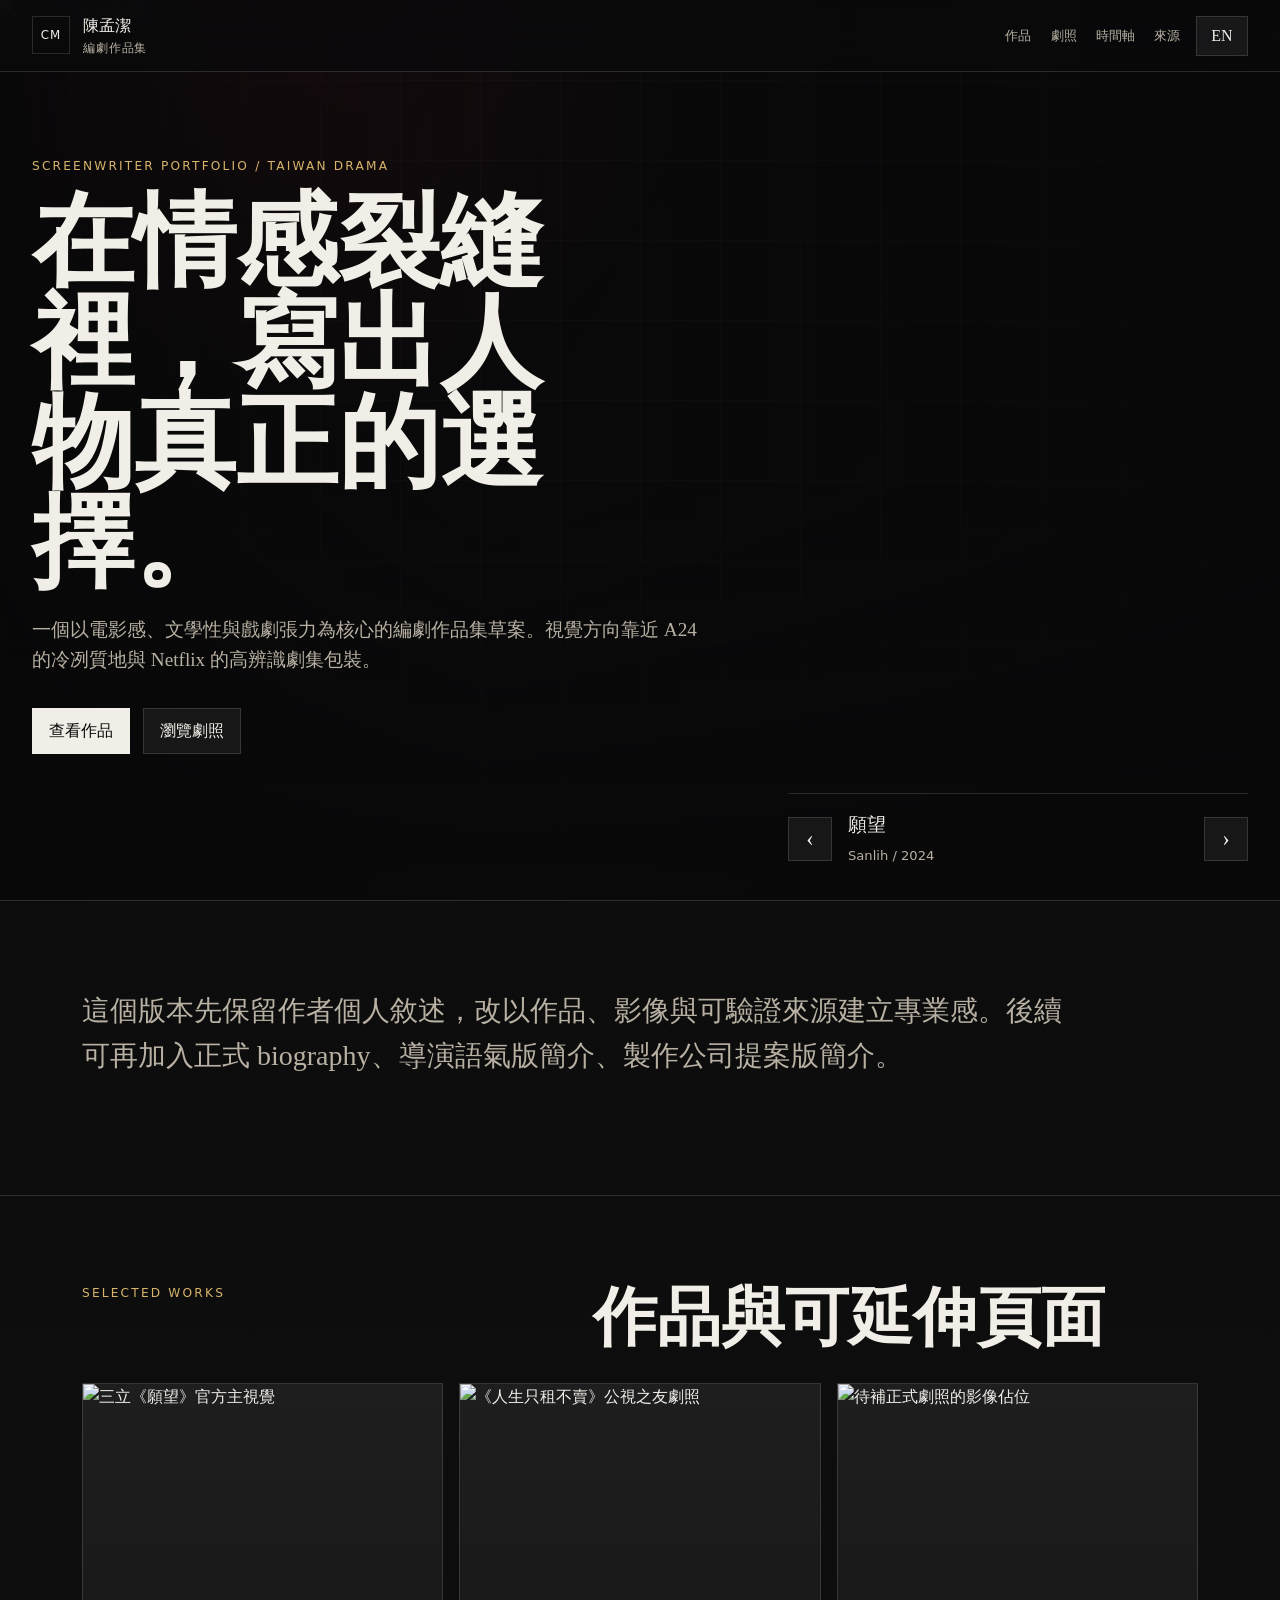
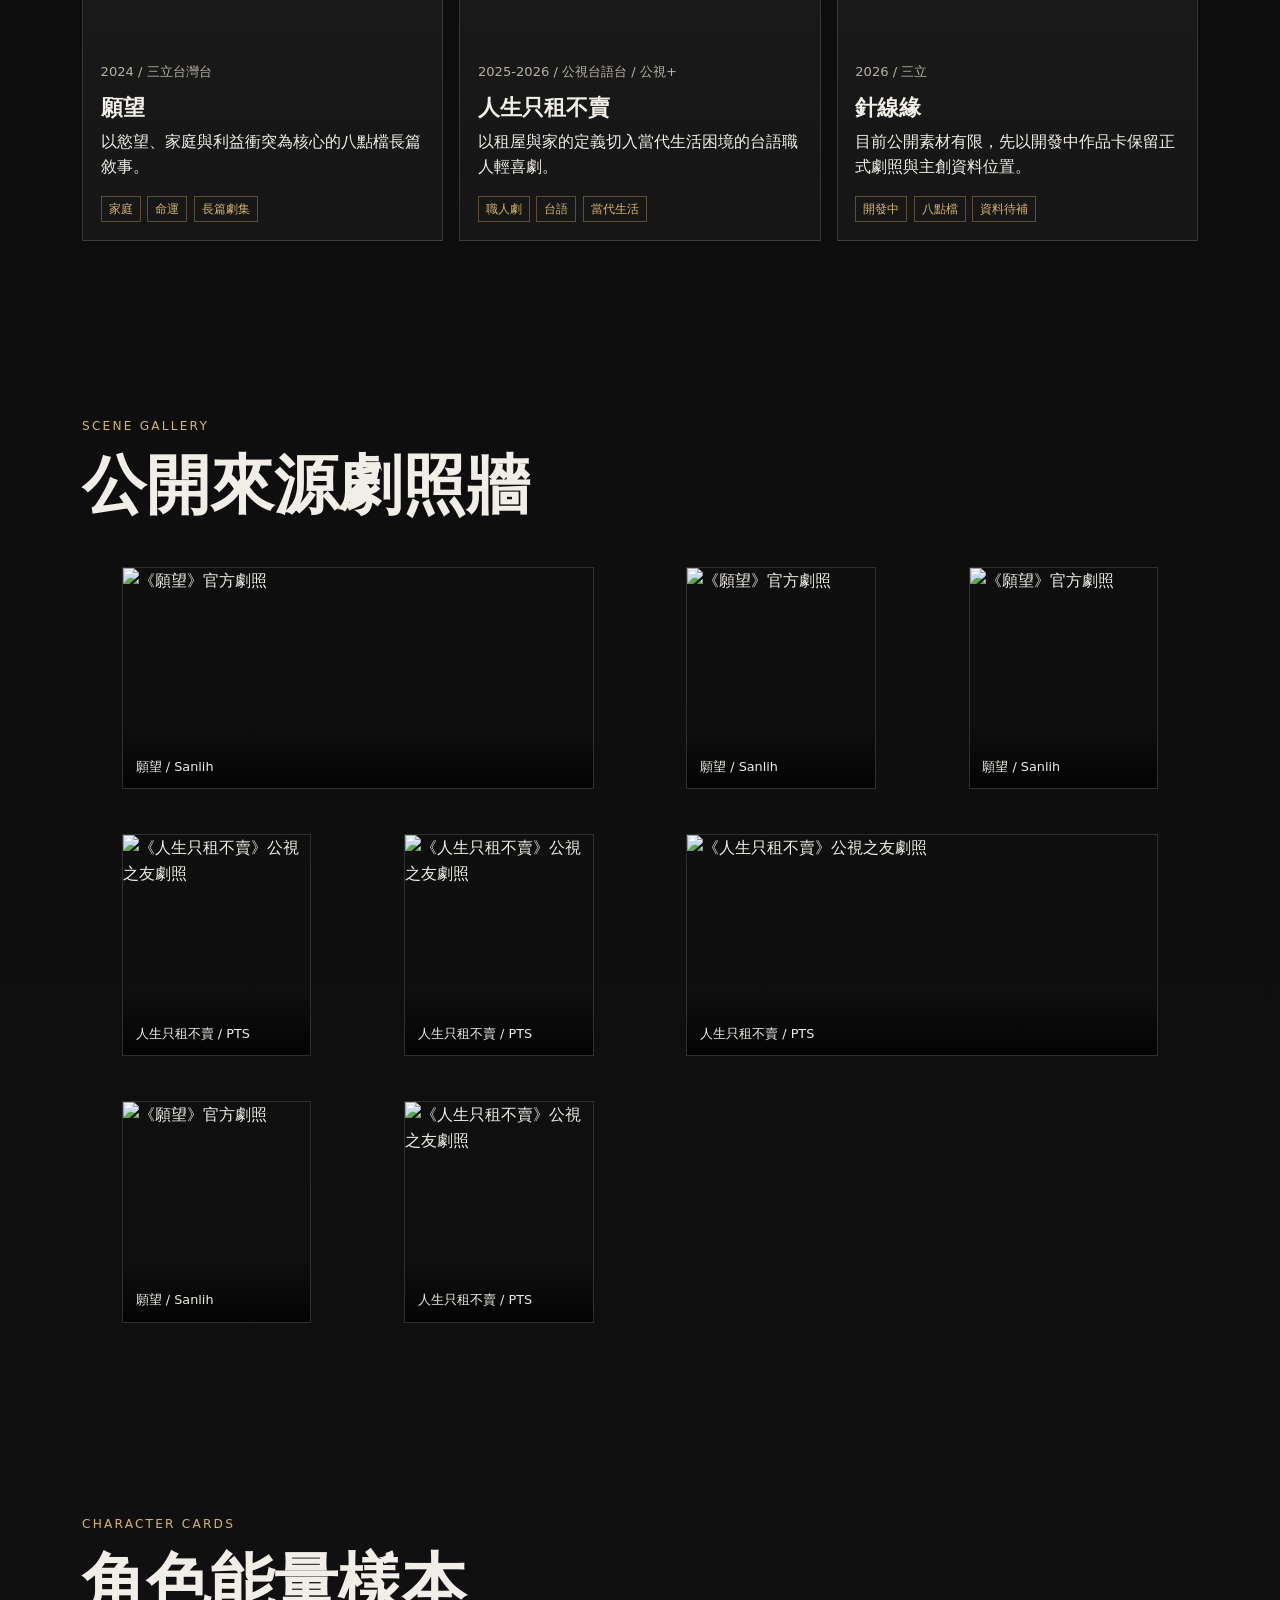
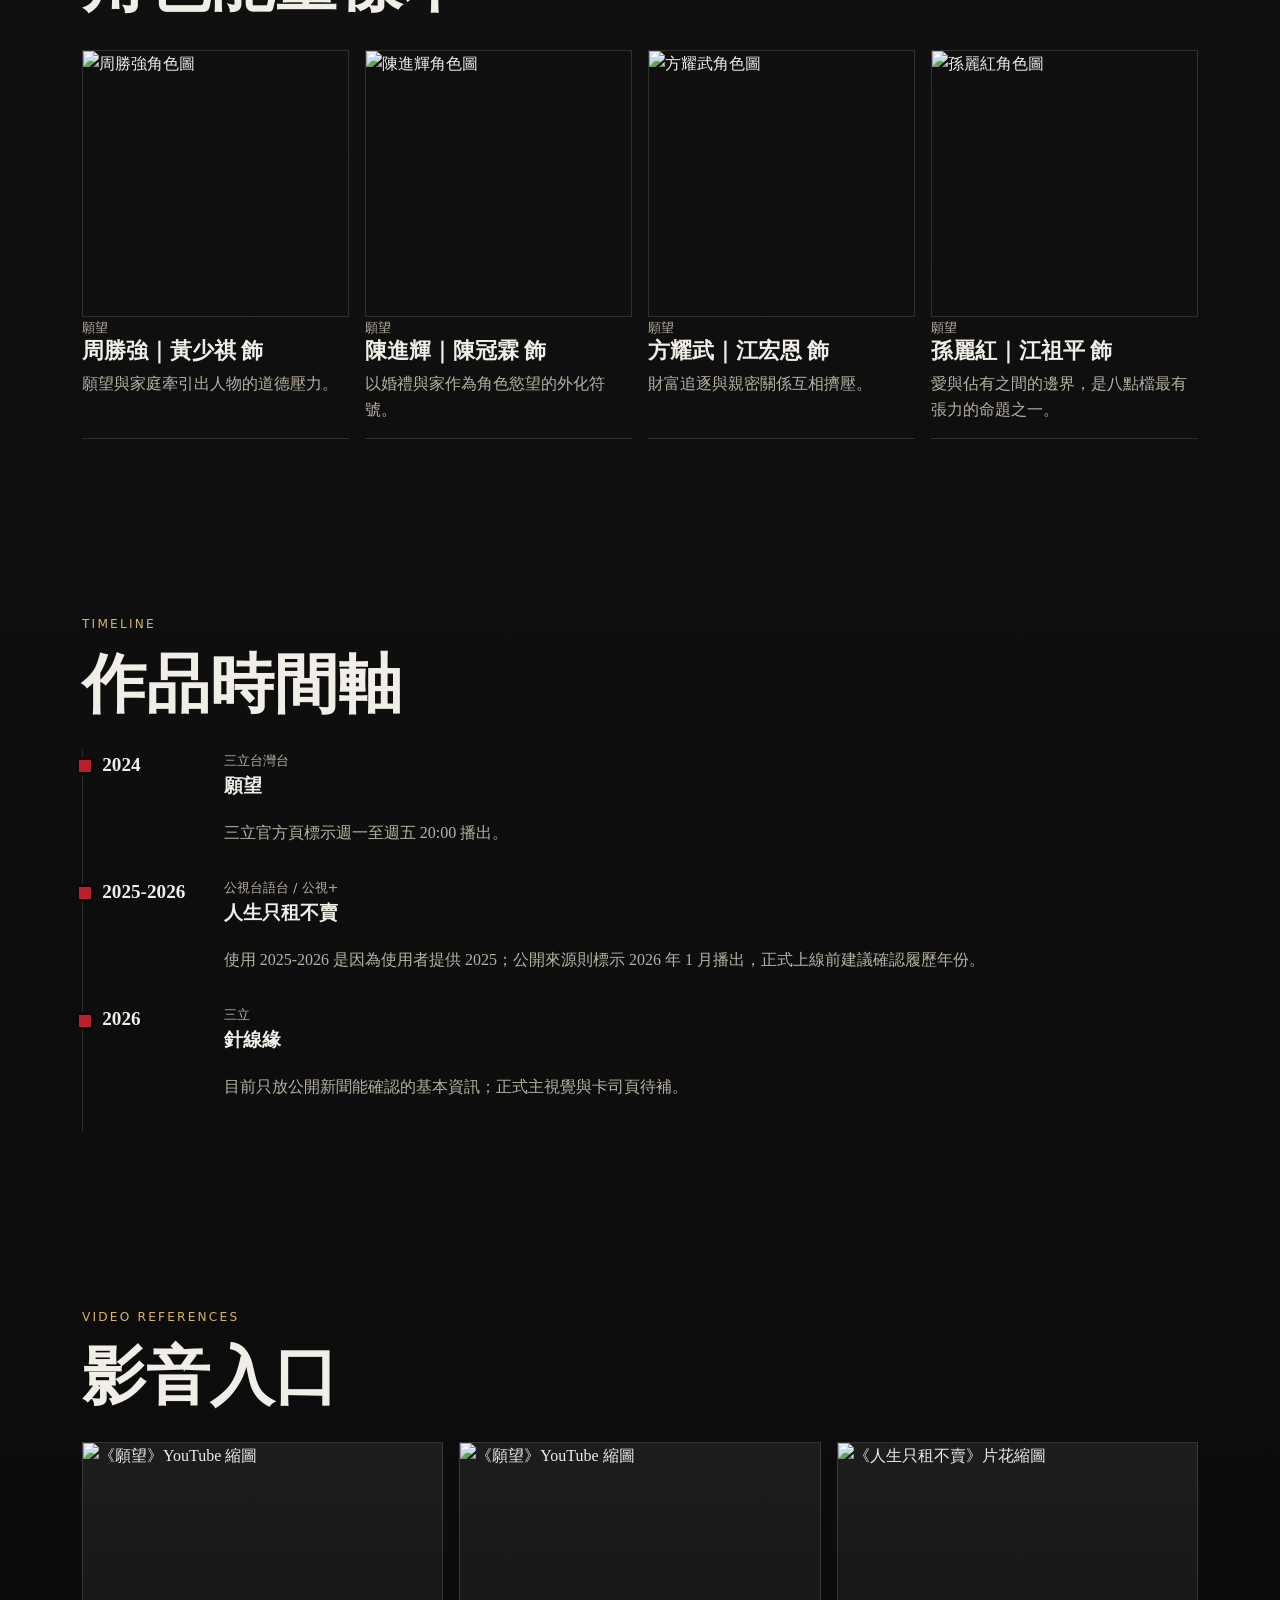
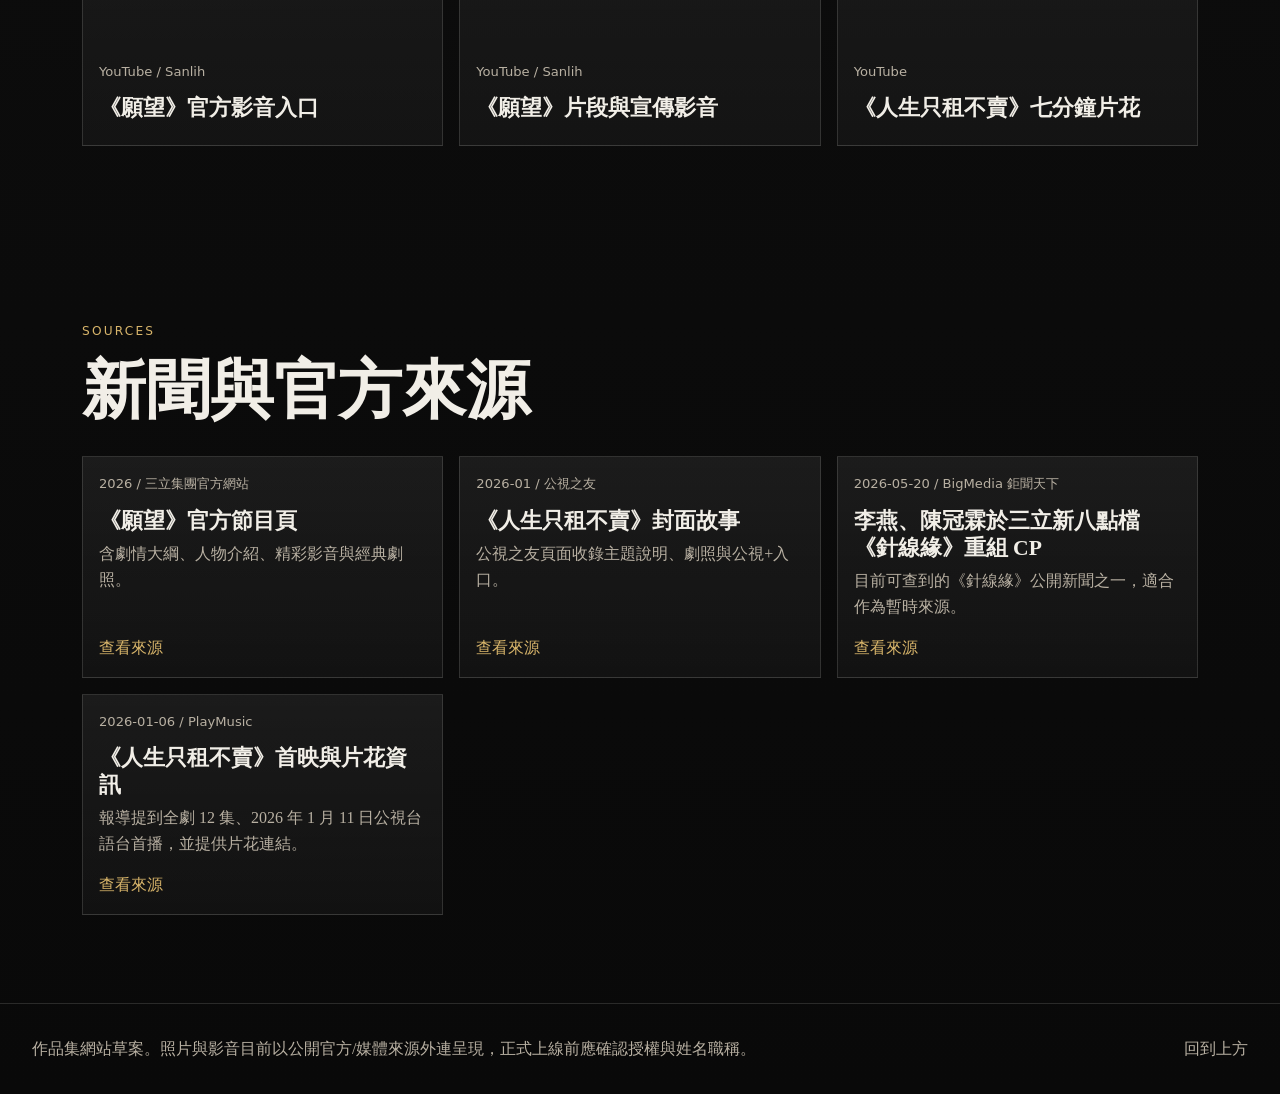
==== index.html @ face6505 "Create screenwriter portfolio site" ====
<!doctype html>
<html lang="zh-Hant">
  <head>
    <meta charset="utf-8">
    <meta name="viewport" content="width=device-width, initial-scale=1">
    <meta name="theme-color" content="#0b0b0c">
    <meta
      name="description"
      content="陳孟潔編劇作品集網站草案，收錄戲劇作品、劇照、時間軸與影音來源。"
    >
    <title>陳孟潔 | 編劇作品集</title>
    <link rel="preconnect" href="https://d3ap9nkz0i4ta2.cloudfront.net">
    <link rel="preconnect" href="https://storage.googleapis.com">
    <link rel="preconnect" href="https://img.youtube.com">
    <link rel="stylesheet" href="assets/css/styles.css">
  </head>
  <body>
    <a class="skip-link" href="#main">跳到主要內容</a>

    <header class="site-header" aria-label="主導覽">
      <a class="brand" href="#top" aria-label="回到首頁">
        <span class="brand-mark">CM</span>
        <span>
          <span data-i18n="brandName">陳孟潔</span>
          <small data-i18n="brandRole">編劇作品集</small>
        </span>
      </a>

      <nav class="nav-links" aria-label="頁面區塊">
        <a href="#works" data-i18n="navWorks">作品</a>
        <a href="#gallery" data-i18n="navGallery">劇照</a>
        <a href="#timeline" data-i18n="navTimeline">時間軸</a>
        <a href="#press" data-i18n="navPress">來源</a>
      </nav>

      <button class="language-toggle" type="button" aria-label="Switch language" data-language-toggle>
        EN
      </button>
    </header>

    <main id="main">
      <section class="hero" id="top" aria-label="首頁">
        <div class="hero-media" data-hero-stage>
          <img src="" alt="" data-hero-image>
          <div class="hero-grain" aria-hidden="true"></div>
        </div>

        <div class="hero-copy">
          <p class="eyebrow" data-i18n="heroEyebrow">Screenwriter Portfolio / Taiwan Drama</p>
          <h1 data-i18n="heroTitle">在情感裂縫裡，寫出人物真正的選擇。</h1>
          <p class="hero-lede" data-i18n="heroLede">
            一個以電影感、文學性與戲劇張力為核心的編劇作品集草案。視覺方向靠近 A24 的冷冽質地與 Netflix 的高辨識劇集包裝。
          </p>
          <div class="hero-actions" aria-label="主要操作">
            <a class="button primary" href="#works" data-i18n="heroPrimary">查看作品</a>
            <a class="button ghost" href="#gallery" data-i18n="heroSecondary">瀏覽劇照</a>
          </div>
        </div>

        <div class="hero-strip" aria-label="劇照輪播">
          <button class="icon-button" type="button" data-slide-prev aria-label="上一張">‹</button>
          <div>
            <p data-hero-title>願望</p>
            <span data-hero-meta>Sanlih / 2024</span>
          </div>
          <button class="icon-button" type="button" data-slide-next aria-label="下一張">›</button>
        </div>
      </section>

      <section class="section intro-band" aria-label="定位">
        <p data-i18n="positioning">
          這個版本先保留作者個人敘述，改以作品、影像與可驗證來源建立專業感。後續可再加入正式 biography、導演語氣版簡介、製作公司提案版簡介。
        </p>
      </section>

      <section class="section works-section" id="works">
        <div class="section-heading">
          <p class="eyebrow" data-i18n="worksEyebrow">Selected Works</p>
          <h2 data-i18n="worksTitle">作品與可延伸頁面</h2>
        </div>
        <div class="work-grid" data-work-grid></div>
      </section>

      <section class="section gallery-section" id="gallery">
        <div class="section-heading compact">
          <p class="eyebrow" data-i18n="galleryEyebrow">Scene Gallery</p>
          <h2 data-i18n="galleryTitle">公開來源劇照牆</h2>
        </div>
        <div class="gallery-grid" data-gallery-grid></div>
      </section>

      <section class="section character-section" aria-label="角色卡">
        <div class="section-heading compact">
          <p class="eyebrow" data-i18n="charactersEyebrow">Character Cards</p>
          <h2 data-i18n="charactersTitle">角色能量樣本</h2>
        </div>
        <div class="character-rail" data-character-rail></div>
      </section>

      <section class="section timeline-section" id="timeline">
        <div class="section-heading compact">
          <p class="eyebrow" data-i18n="timelineEyebrow">Timeline</p>
          <h2 data-i18n="timelineTitle">作品時間軸</h2>
        </div>
        <ol class="timeline" data-timeline></ol>
      </section>

      <section class="section media-section" aria-label="影音">
        <div class="section-heading compact">
          <p class="eyebrow" data-i18n="videoEyebrow">Video References</p>
          <h2 data-i18n="videoTitle">影音入口</h2>
        </div>
        <div class="video-grid" data-video-grid></div>
      </section>

      <section class="section press-section" id="press">
        <div class="section-heading compact">
          <p class="eyebrow" data-i18n="pressEyebrow">Sources</p>
          <h2 data-i18n="pressTitle">新聞與官方來源</h2>
        </div>
        <div class="press-list" data-press-list></div>
      </section>
    </main>

    <footer class="site-footer">
      <p data-i18n="footerNote">作品集網站草案。照片與影音目前以公開官方/媒體來源外連呈現，正式上線前應確認授權與姓名職稱。</p>
      <a href="#top" data-i18n="backTop">回到上方</a>
    </footer>

    <script src="data/site-content.js"></script>
    <script src="assets/js/main.js"></script>
  </body>
</html>
---- assets/css/styles.css ----
:root {
  color-scheme: dark;
  --bg: #0b0b0c;
  --bg-soft: #151517;
  --ink: #f1eee7;
  --muted: #b8b0a2;
  --dim: #777064;
  --line: rgba(241, 238, 231, 0.14);
  --gold: #d7b46a;
  --red: #b91f2d;
  --green: #51705b;
  --steel: #7d8c9f;
  --shadow: 0 22px 80px rgba(0, 0, 0, 0.42);
  --max: 1180px;
}

* {
  box-sizing: border-box;
}

html {
  scroll-behavior: smooth;
}

body {
  margin: 0;
  background:
    radial-gradient(circle at 20% 0%, rgba(185, 31, 45, 0.18), transparent 28rem),
    linear-gradient(180deg, #0b0b0c 0%, #101010 54%, #090909 100%);
  color: var(--ink);
  font-family: "Noto Serif TC", "Songti TC", "PingFang TC", "Microsoft JhengHei", serif;
  line-height: 1.6;
}

img {
  display: block;
  max-width: 100%;
}

a {
  color: inherit;
  text-decoration: none;
}

button {
  font: inherit;
}

.skip-link {
  left: 1rem;
  padding: 0.6rem 0.8rem;
  position: fixed;
  top: -4rem;
  z-index: 20;
  background: var(--ink);
  color: #080808;
}

.skip-link:focus {
  top: 1rem;
}

.site-header {
  align-items: center;
  backdrop-filter: blur(22px);
  background: rgba(11, 11, 12, 0.72);
  border-bottom: 1px solid var(--line);
  display: grid;
  grid-template-columns: 1fr auto auto;
  gap: 1rem;
  left: 0;
  min-height: 72px;
  padding: 0 2rem;
  position: fixed;
  right: 0;
  top: 0;
  z-index: 10;
}

.brand {
  align-items: center;
  display: inline-flex;
  gap: 0.8rem;
  min-width: 0;
}

.brand-mark {
  border: 1px solid var(--line);
  display: grid;
  font-family: ui-sans-serif, system-ui, sans-serif;
  font-size: 0.74rem;
  height: 38px;
  letter-spacing: 0.08em;
  place-items: center;
  width: 38px;
}

.brand small {
  color: var(--muted);
  display: block;
  font-family: ui-sans-serif, system-ui, sans-serif;
  font-size: 0.72rem;
  letter-spacing: 0.08em;
  text-transform: uppercase;
}

.nav-links {
  display: flex;
  gap: 1.2rem;
  font-family: ui-sans-serif, system-ui, sans-serif;
  font-size: 0.82rem;
  color: var(--muted);
}

.nav-links a:hover,
.site-footer a:hover {
  color: var(--ink);
}

.language-toggle,
.icon-button,
.button {
  border: 1px solid var(--line);
  color: var(--ink);
  cursor: pointer;
}

.language-toggle {
  background: rgba(255, 255, 255, 0.06);
  min-height: 40px;
  min-width: 52px;
}

.hero {
  display: grid;
  min-height: 100svh;
  overflow: hidden;
  padding: 9rem 2rem 2rem;
  position: relative;
}

.hero-media {
  inset: 0;
  position: absolute;
  z-index: -2;
}

.hero-media::after {
  background:
    linear-gradient(90deg, rgba(8, 8, 9, 0.9), rgba(8, 8, 9, 0.52) 38%, rgba(8, 8, 9, 0.8)),
    linear-gradient(0deg, #0b0b0c 0%, transparent 46%);
  content: "";
  inset: 0;
  position: absolute;
}

.hero-media img {
  filter: saturate(0.78) contrast(1.08);
  height: 100%;
  object-fit: cover;
  opacity: 0.78;
  width: 100%;
}

.hero-grain {
  background-image:
    linear-gradient(rgba(255, 255, 255, 0.035) 1px, transparent 1px),
    linear-gradient(90deg, rgba(255, 255, 255, 0.035) 1px, transparent 1px);
  background-size: 5rem 5rem;
  inset: 0;
  mix-blend-mode: overlay;
  position: absolute;
}

.hero-copy {
  align-self: center;
  max-width: 760px;
  width: min(100%, var(--max));
}

.eyebrow {
  color: var(--gold);
  font-family: ui-sans-serif, system-ui, sans-serif;
  font-size: 0.76rem;
  letter-spacing: 0.18em;
  margin: 0 0 1rem;
  text-transform: uppercase;
}

h1,
h2,
h3,
p {
  margin-top: 0;
}

h1 {
  font-size: clamp(3.1rem, 8vw, 7.4rem);
  font-weight: 700;
  letter-spacing: 0;
  line-height: 0.98;
  margin-bottom: 1.3rem;
  max-width: 11ch;
}

.hero-lede {
  color: var(--muted);
  font-size: clamp(1rem, 2vw, 1.2rem);
  max-width: 680px;
}

.hero-actions {
  display: flex;
  flex-wrap: wrap;
  gap: 0.8rem;
  margin-top: 2rem;
}

.button {
  align-items: center;
  display: inline-flex;
  font-family: ui-sans-serif, system-ui, sans-serif;
  min-height: 46px;
  padding: 0 1rem;
}

.button.primary {
  background: var(--ink);
  color: #090909;
}

.button.ghost {
  background: rgba(255, 255, 255, 0.06);
}

.hero-strip {
  align-items: center;
  align-self: end;
  border-top: 1px solid var(--line);
  display: grid;
  grid-template-columns: 44px minmax(0, 1fr) 44px;
  gap: 1rem;
  justify-self: end;
  max-width: 460px;
  padding-top: 1rem;
  width: min(100%, 460px);
}

.hero-strip p {
  font-size: 1.2rem;
  margin-bottom: 0.1rem;
}

.hero-strip span,
.card-meta,
.source,
.timeline-meta {
  color: var(--muted);
  font-family: ui-sans-serif, system-ui, sans-serif;
  font-size: 0.82rem;
}

.icon-button {
  aspect-ratio: 1;
  background: rgba(255, 255, 255, 0.06);
  font-size: 1.4rem;
  width: 44px;
}

.section {
  margin: 0 auto;
  max-width: var(--max);
  padding: 5.5rem 2rem;
}

.intro-band {
  border-bottom: 1px solid var(--line);
  border-top: 1px solid var(--line);
  color: var(--muted);
  font-size: clamp(1.15rem, 2.2vw, 1.75rem);
  max-width: none;
  padding-left: max(2rem, calc((100vw - var(--max)) / 2 + 2rem));
  padding-right: max(2rem, calc((100vw - var(--max)) / 2 + 2rem));
}

.intro-band p {
  max-width: 980px;
}

.section-heading {
  display: grid;
  gap: 1rem;
  grid-template-columns: minmax(0, 0.9fr) minmax(0, 1.1fr);
  margin-bottom: 2rem;
}

.section-heading.compact {
  display: block;
}

.section-heading h2 {
  font-size: clamp(2rem, 5vw, 4.4rem);
  line-height: 1.05;
  margin: 0;
}

.work-grid {
  display: grid;
  gap: 1rem;
  grid-template-columns: repeat(3, minmax(0, 1fr));
}

.work-card,
.press-card,
.video-card {
  background: linear-gradient(180deg, rgba(255, 255, 255, 0.07), rgba(255, 255, 255, 0.03));
  border: 1px solid var(--line);
}

.work-card {
  min-height: 420px;
  overflow: hidden;
  position: relative;
}

.work-card img {
  aspect-ratio: 4 / 5;
  filter: saturate(0.82);
  height: 260px;
  object-fit: cover;
  width: 100%;
}

.work-card-content {
  padding: 1.1rem;
}

.work-card h3,
.character-card h3,
.press-card h3,
.video-card h3 {
  font-size: 1.35rem;
  line-height: 1.25;
  margin-bottom: 0.4rem;
}

.tag-row {
  display: flex;
  flex-wrap: wrap;
  gap: 0.4rem;
  margin-top: 1rem;
}

.tag {
  border: 1px solid rgba(215, 180, 106, 0.36);
  color: var(--gold);
  font-family: ui-sans-serif, system-ui, sans-serif;
  font-size: 0.72rem;
  padding: 0.18rem 0.44rem;
}

.gallery-grid {
  display: grid;
  gap: 0.8rem;
  grid-template-columns: repeat(4, minmax(0, 1fr));
}

.gallery-item {
  border: 1px solid var(--line);
  min-height: 220px;
  overflow: hidden;
  position: relative;
}

.gallery-item:nth-child(1),
.gallery-item:nth-child(6) {
  grid-column: span 2;
}

.gallery-item img {
  height: 100%;
  min-height: 220px;
  object-fit: cover;
  transition: transform 420ms ease;
  width: 100%;
}

.gallery-item:hover img {
  transform: scale(1.04);
}

.gallery-caption {
  background: linear-gradient(0deg, rgba(0, 0, 0, 0.78), transparent);
  bottom: 0;
  color: var(--ink);
  font-family: ui-sans-serif, system-ui, sans-serif;
  font-size: 0.8rem;
  left: 0;
  padding: 2rem 0.8rem 0.7rem;
  position: absolute;
  right: 0;
}

.character-rail {
  display: grid;
  gap: 1rem;
  grid-template-columns: repeat(4, minmax(0, 1fr));
}

.character-card {
  border-bottom: 1px solid var(--line);
  min-width: 0;
  padding-bottom: 1rem;
}

.character-card img {
  aspect-ratio: 1;
  border: 1px solid var(--line);
  object-fit: cover;
  width: 100%;
}

.character-card p {
  color: var(--muted);
  margin-bottom: 0;
}

.timeline {
  border-left: 1px solid var(--line);
  list-style: none;
  margin: 0;
  padding: 0 0 0 1.2rem;
}

.timeline li {
  display: grid;
  gap: 0.6rem;
  grid-template-columns: 7rem minmax(0, 1fr);
  padding: 0 0 2rem;
  position: relative;
}

.timeline li::before {
  background: var(--red);
  border: 3px solid var(--bg);
  content: "";
  height: 12px;
  left: -1.65rem;
  position: absolute;
  top: 0.45rem;
  width: 12px;
}

.timeline strong {
  font-size: 1.2rem;
}

.timeline p {
  color: var(--muted);
  margin: 0;
}

.video-grid,
.press-list {
  display: grid;
  gap: 1rem;
  grid-template-columns: repeat(3, minmax(0, 1fr));
}

.video-card {
  overflow: hidden;
}

.video-card img {
  aspect-ratio: 16 / 9;
  object-fit: cover;
  width: 100%;
}

.video-card div,
.press-card {
  padding: 1rem;
}

.press-card {
  display: flex;
  flex-direction: column;
  min-height: 220px;
}

.press-card p {
  color: var(--muted);
}

.press-card a {
  color: var(--gold);
  font-family: ui-sans-serif, system-ui, sans-serif;
  margin-top: auto;
}

.site-footer {
  align-items: center;
  border-top: 1px solid var(--line);
  color: var(--muted);
  display: flex;
  gap: 1rem;
  justify-content: space-between;
  padding: 2rem;
}

.site-footer p {
  margin: 0;
  max-width: 760px;
}

@media (max-width: 900px) {
  .site-header {
    grid-template-columns: 1fr auto;
    padding: 0 1rem;
  }

  .nav-links {
    display: none;
  }

  .hero {
    min-height: 92svh;
    padding: 7rem 1rem 1rem;
  }

  .section,
  .intro-band {
    padding: 4rem 1rem;
  }

  .section-heading,
  .work-grid,
  .video-grid,
  .press-list {
    grid-template-columns: 1fr;
  }

  .gallery-grid,
  .character-rail {
    grid-template-columns: repeat(2, minmax(0, 1fr));
  }

  .timeline li {
    grid-template-columns: 1fr;
  }

  .site-footer {
    align-items: flex-start;
    flex-direction: column;
  }
}

@media (max-width: 560px) {
  h1 {
    font-size: 3rem;
  }

  .brand small {
    display: none;
  }

  .hero-strip {
    grid-template-columns: 40px minmax(0, 1fr) 40px;
  }

  .gallery-grid,
  .character-rail {
    grid-template-columns: 1fr;
  }

  .gallery-item:nth-child(1),
  .gallery-item:nth-child(6) {
    grid-column: span 1;
  }
}
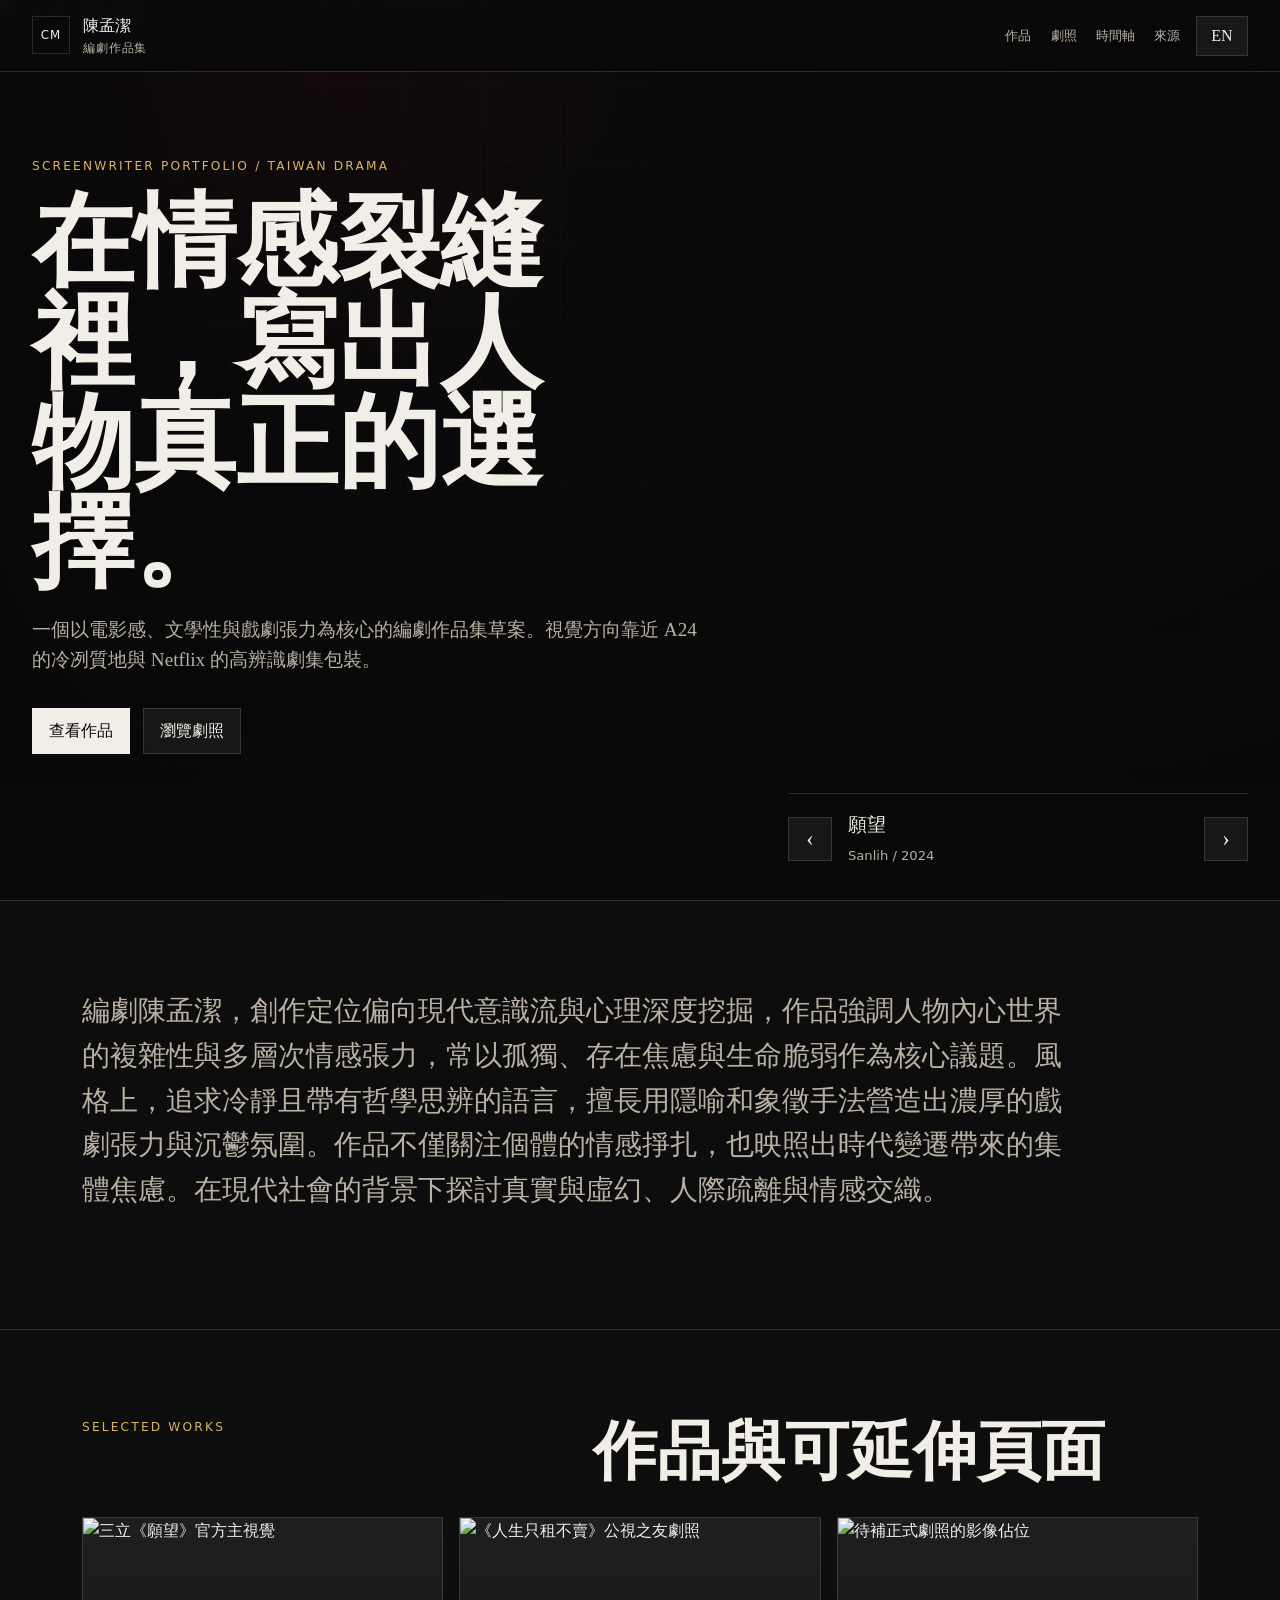
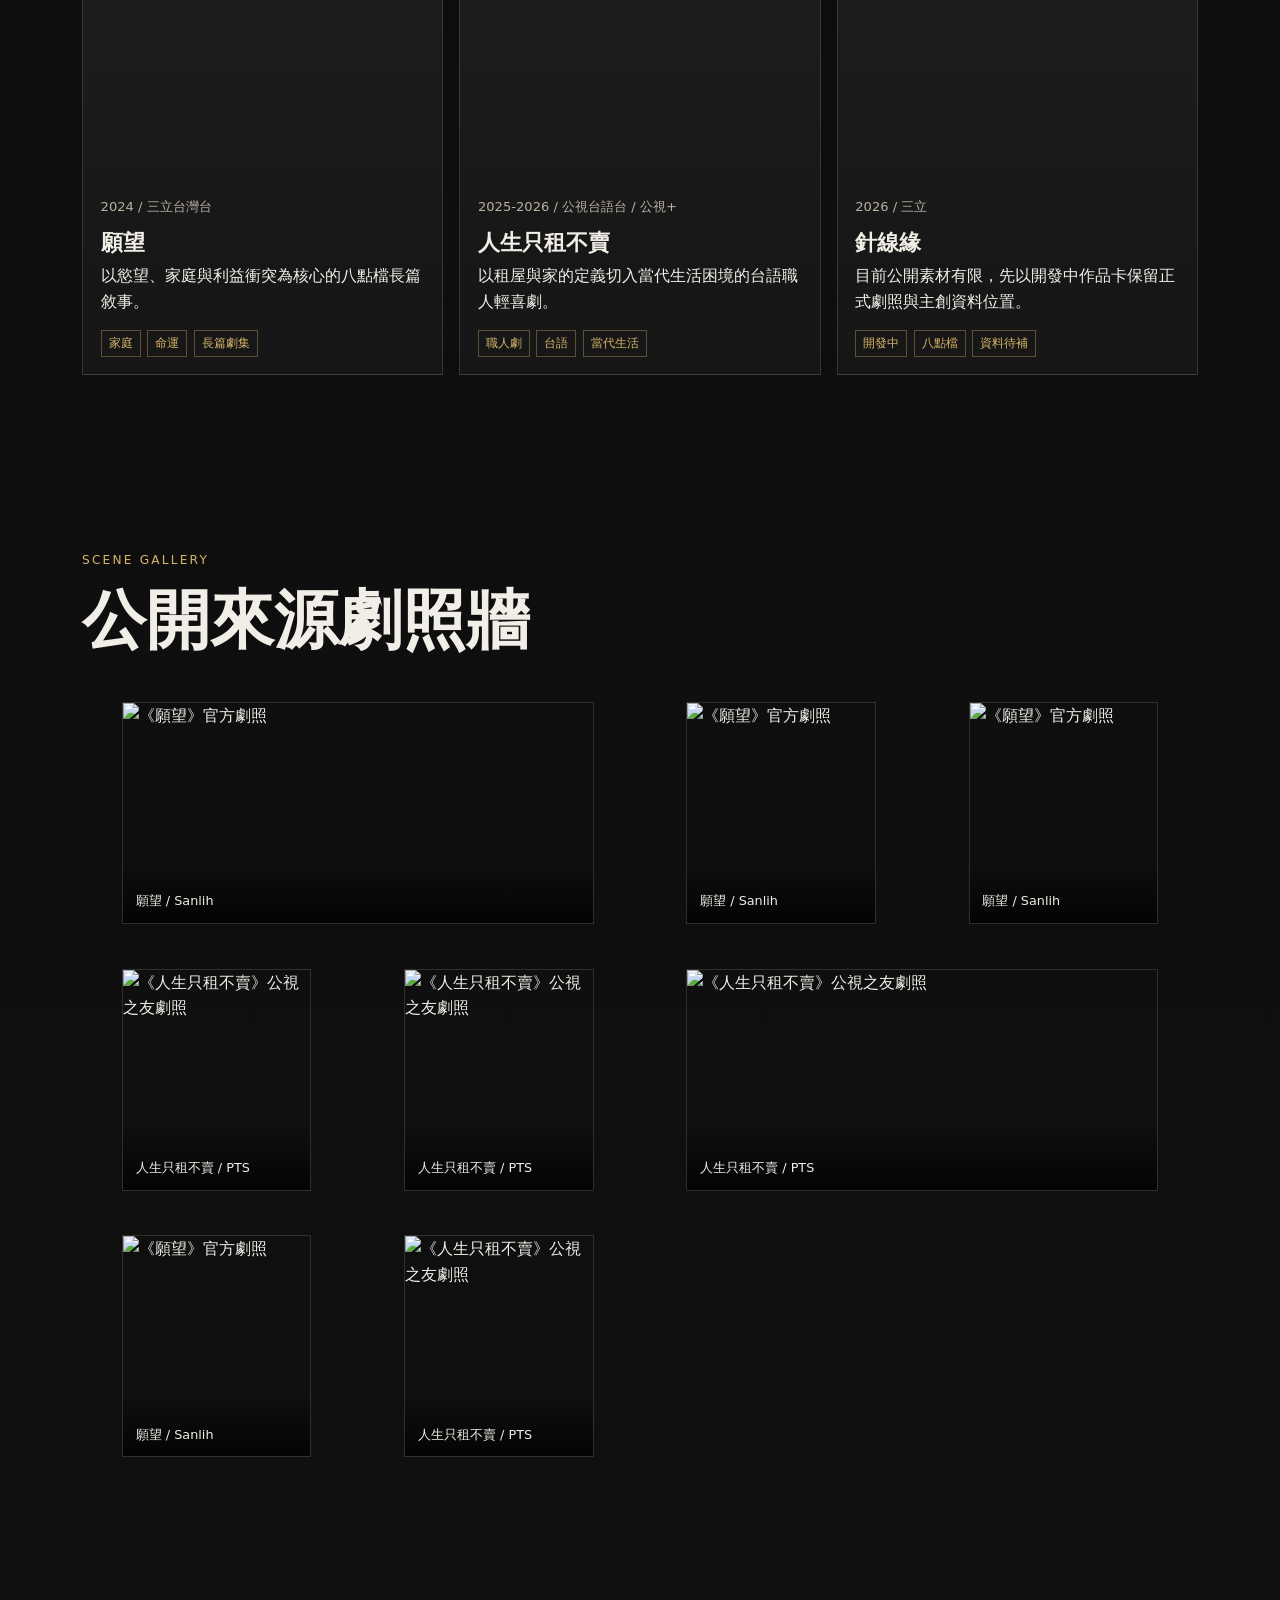
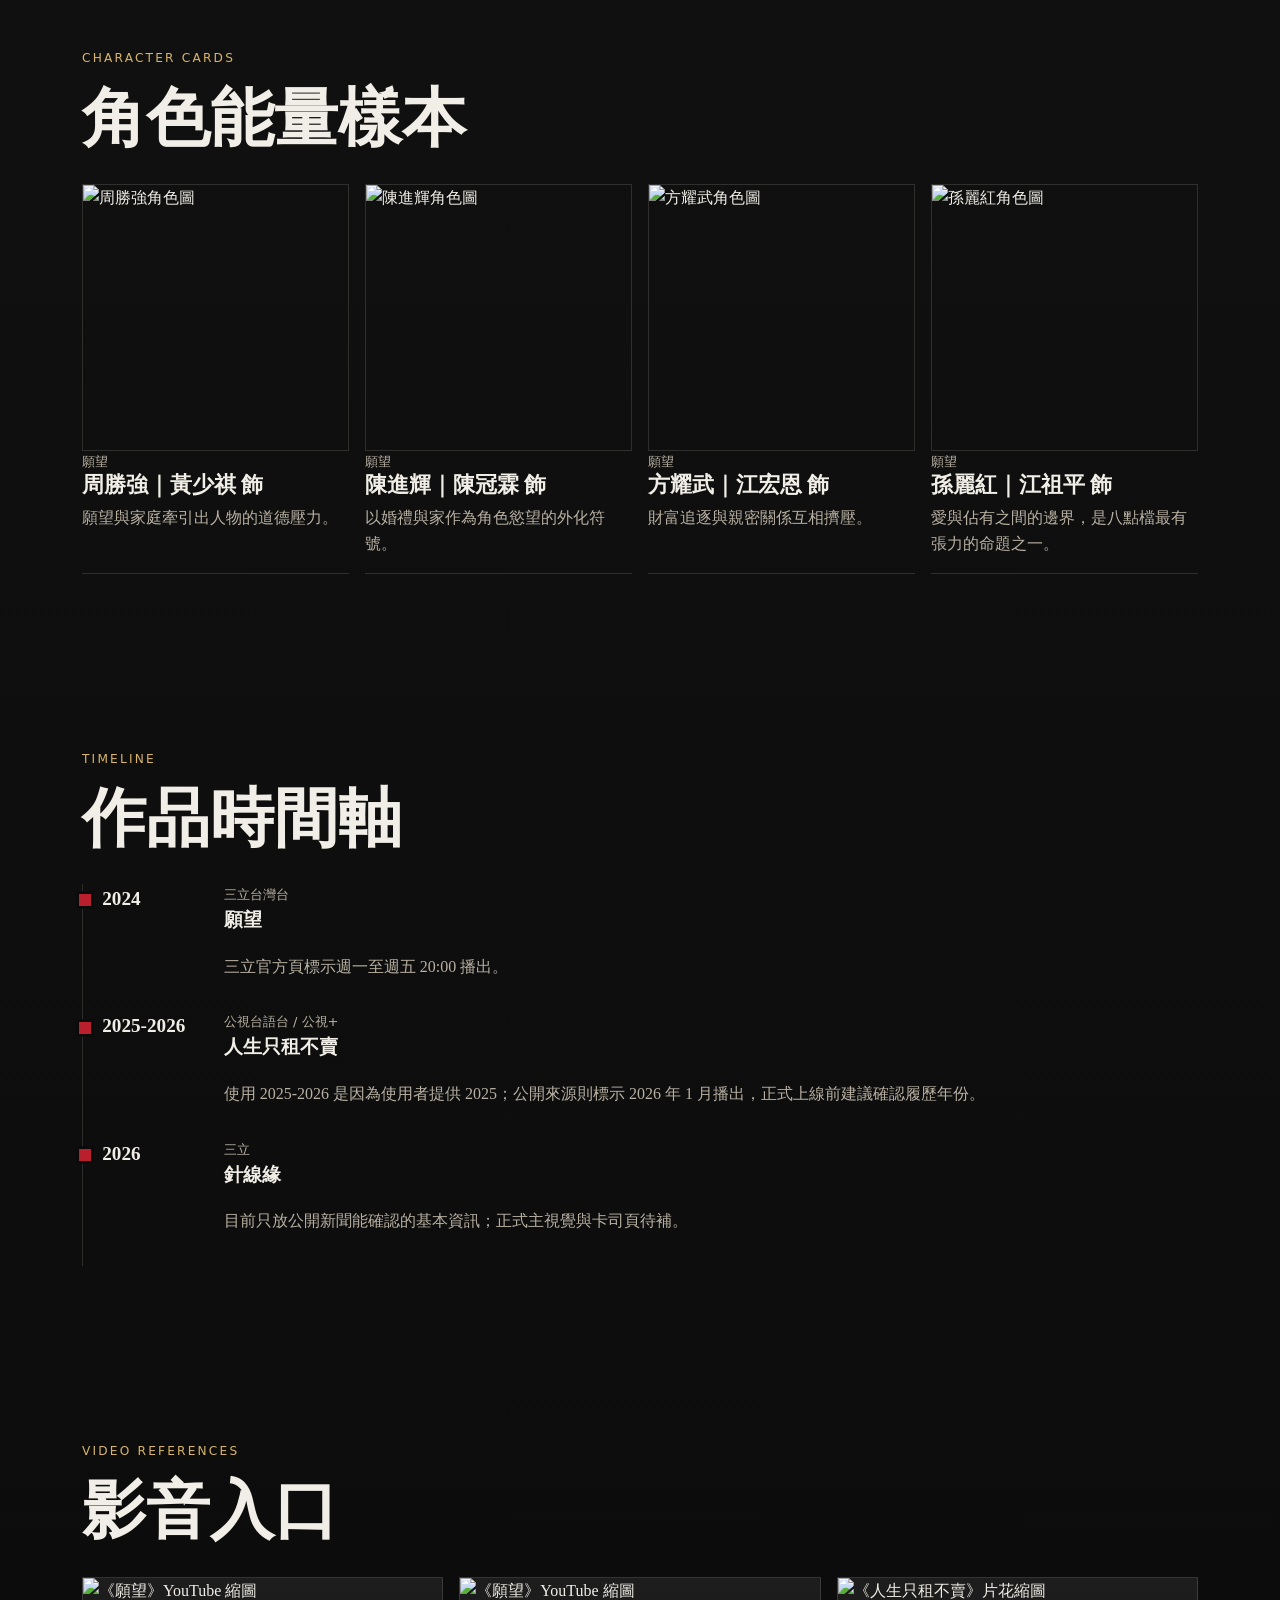
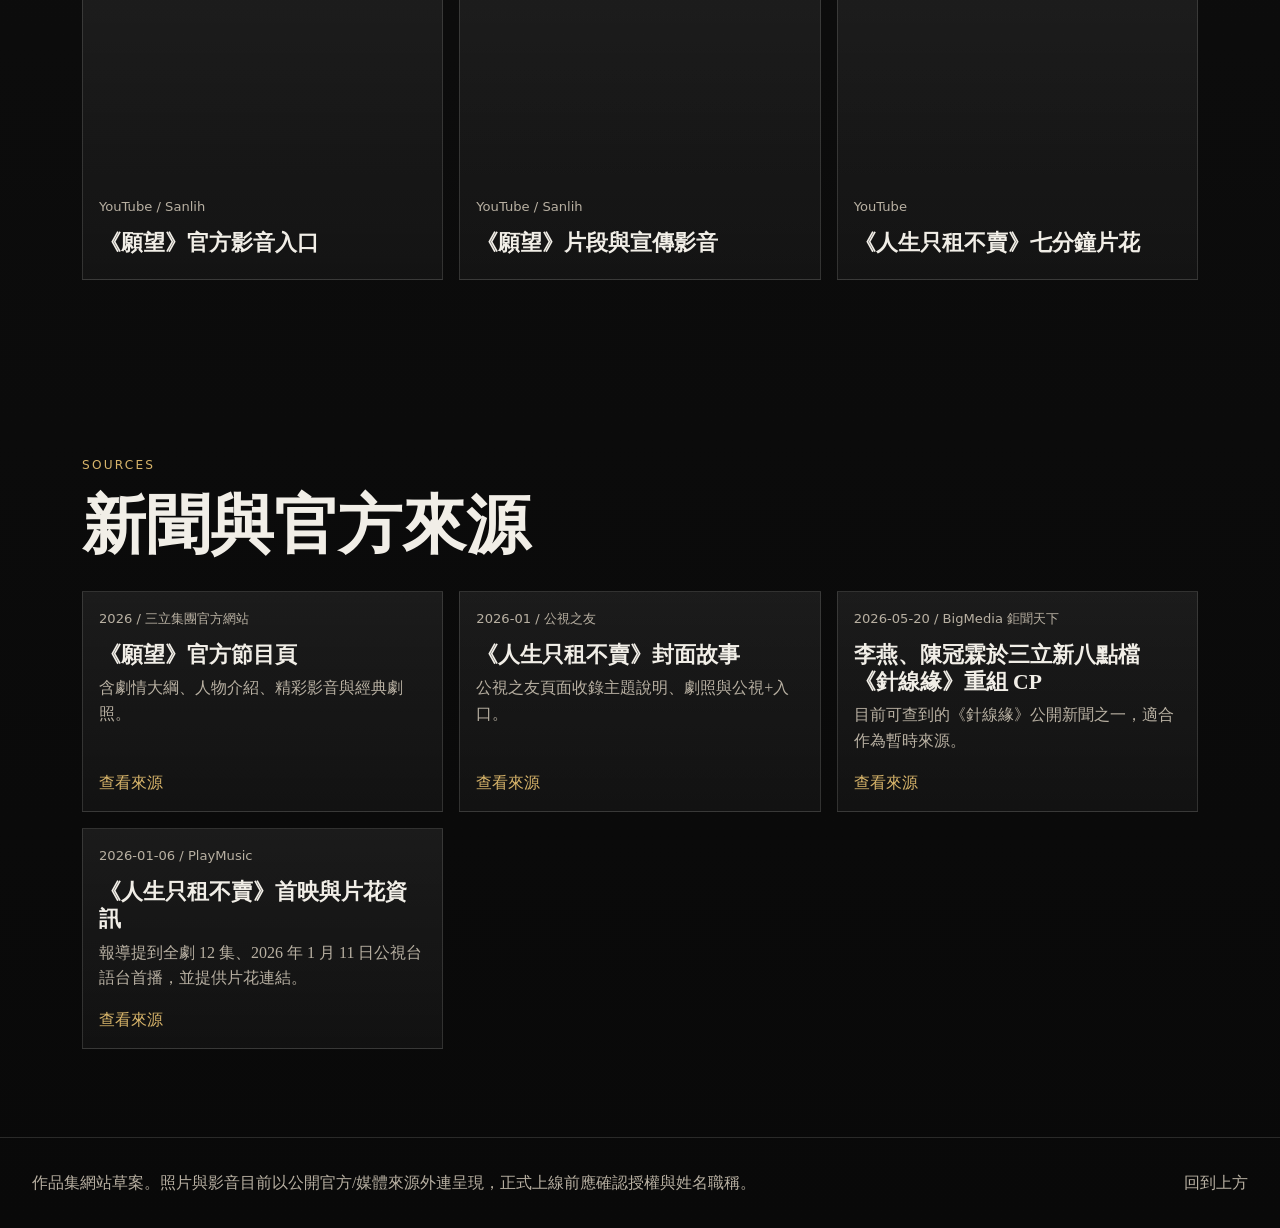
==== commit e319c112: "Update portfolio intro copy" ====
--- a/index.html
+++ b/index.html
@@ -69,7 +69,7 @@
 
       <section class="section intro-band" aria-label="定位">
         <p data-i18n="positioning">
-          這個版本先保留作者個人敘述，改以作品、影像與可驗證來源建立專業感。後續可再加入正式 biography、導演語氣版簡介、製作公司提案版簡介。
+          編劇陳孟潔，創作定位偏向現代意識流與心理深度挖掘，作品強調人物內心世界的複雜性與多層次情感張力，常以孤獨、存在焦慮與生命脆弱作為核心議題。風格上，追求冷靜且帶有哲學思辨的語言，擅長用隱喻和象徵手法營造出濃厚的戲劇張力與沉鬱氛圍。作品不僅關注個體的情感掙扎，也映照出時代變遷帶來的集體焦慮。在現代社會的背景下探討真實與虛幻、人際疏離與情感交織。
         </p>
       </section>
 
